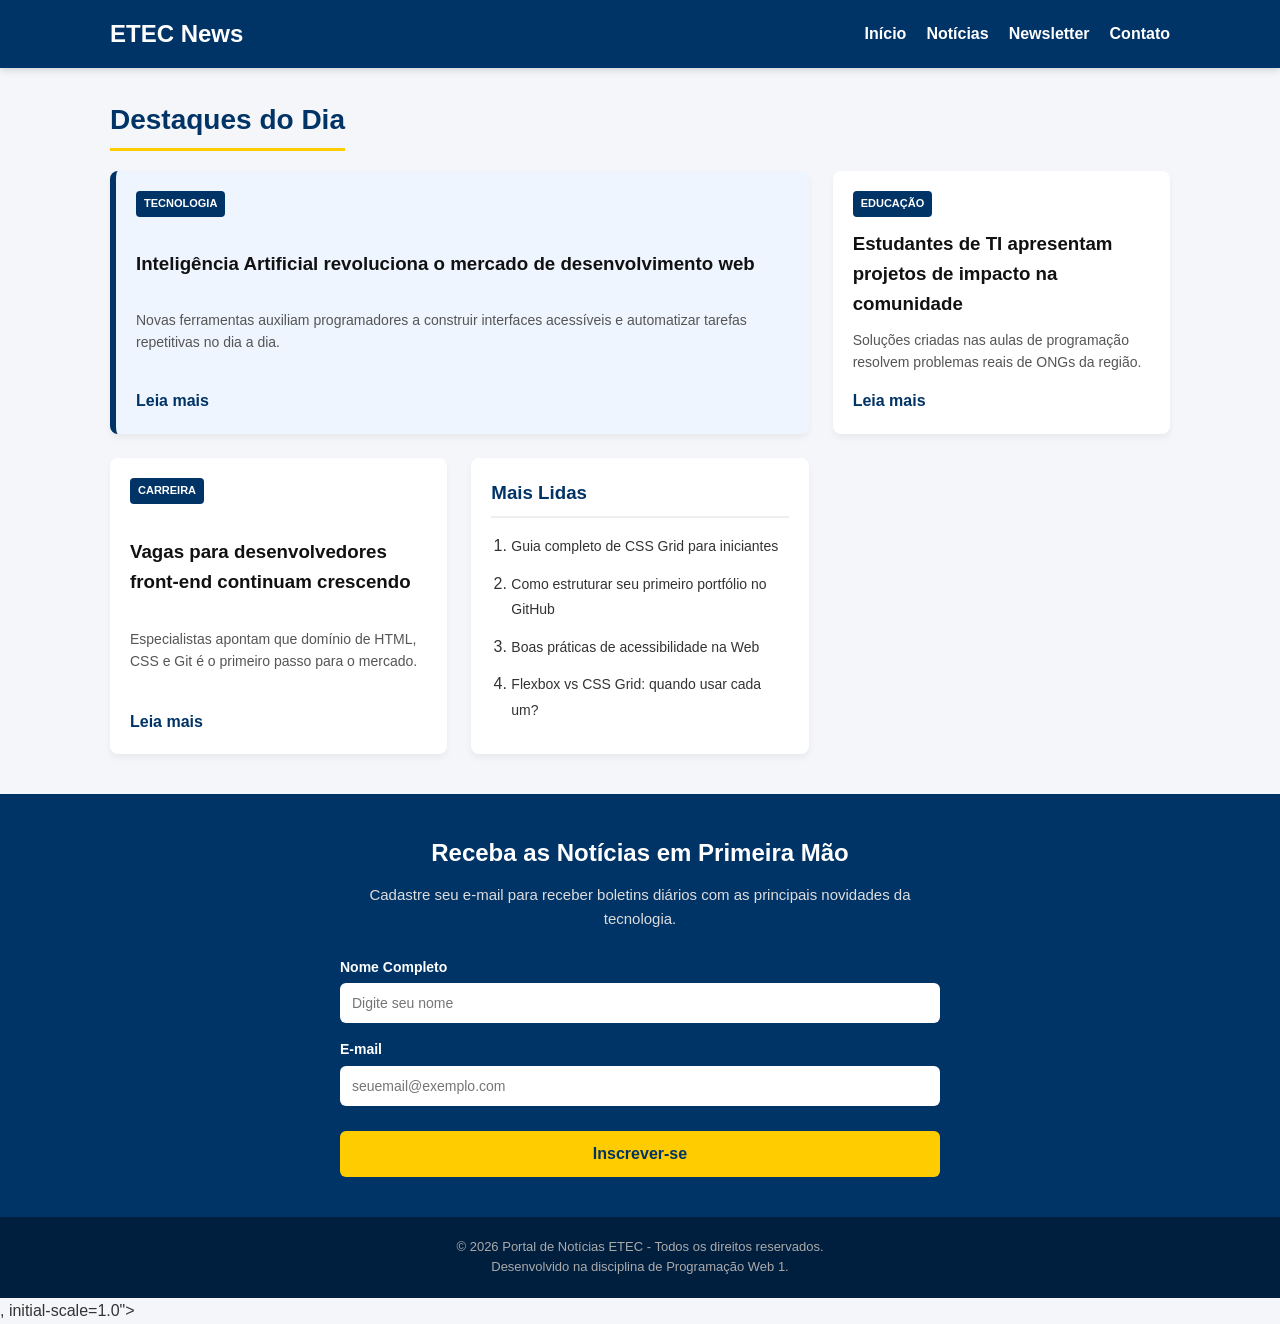
==== index.html @ d9e0a790 "first commit" ====
<!DOCTYPE html>
<html lang="en">
<head>
    <meta charset="UTF-8">
    <meta name="viewport" content="width=<!DOCTYPE html>
<html lang="pt-BR">
<head>
  <meta charset="UTF-8">
  <meta name="viewport" content="width=device-width, initial-scale=1.0">
  <title>Portal de Notícias ETEC</title>
  <link rel="stylesheet" href="style.css">
</head>
<body>

  <!-- Cabeçalho com Menu Flexbox e Hamburguer Responsivo -->
  <header class="topo-site">
    <nav class="menu-principal">
      <h1 class="logo">ETEC News</h1>

      <!-- Controle do Menu Hambúrguer (CSS puro) -->
      <input type="checkbox" id="menu-toggle" class="menu-toggle">
      <label for="menu-toggle" class="menu-icon" aria-label="Abrir Menu">
        <span></span>
        <span></span>
        <span></span>
      </label>

      <ul class="links-menu">
        <li><a href="#inicio">Início</a></li>
        <li><a href="#noticias">Notícias</a></li>
        <li><a href="#newsletter">Newsletter</a></li>
        <li><a href="#contato">Contato</a></li>
      </ul>
    </nav>
  </header>

  <!-- Conteúdo Principal com CSS Grid -->
  <main class="container-principal" id="noticias">
    <h2 class="titulo-secao">Destaques do Dia</h2>

    <div class="grade-portal">
      <!-- Notícia em Destaque Principal -->
      <article class="card-noticia destaque-principal">
        <span class="tag-categoria">Tecnologia</span>
        <h3>Inteligência Artificial revoluciona o mercado de desenvolvimento web</h3>
        <p>Novas ferramentas auxiliam programadores a construir interfaces acessíveis e automatizar tarefas repetitivas no dia a dia.</p>
        <a href="#" class="btn-leia-mais">Leia mais</a>
      </article>

      <!-- Notícias Secundárias -->
      <article class="card-noticia">
        <span class="tag-categoria">Educação</span>
        <h3>Estudantes de TI apresentam projetos de impacto na comunidade</h3>
        <p>Soluções criadas nas aulas de programação resolvem problemas reais de ONGs da região.</p>
        <a href="#" class="btn-leia-mais">Leia mais</a>
      </article>

      <article class="card-noticia">
        <span class="tag-categoria">Carreira</span>
        <h3>Vagas para desenvolvedores front-end continuam crescendo</h3>
        <p>Especialistas apontam que domínio de HTML, CSS e Git é o primeiro passo para o mercado.</p>
        <a href="#" class="btn-leia-mais">Leia mais</a>
      </article>

      <!-- Barra Lateral -->
      <aside class="barra-lateral">
        <h3>Mais Lidas</h3>
        <ol class="lista-populares">
          <li><a href="#">Guia completo de CSS Grid para iniciantes</a></li>
          <li><a href="#">Como estruturar seu primeiro portfólio no GitHub</a></li>
          <li><a href="#">Boas práticas de acessibilidade na Web</a></li>
          <li><a href="#">Flexbox vs CSS Grid: quando usar cada um?</a></li>
        </ol>
      </aside>
    </div>
  </main>

  <!-- Seção de Formulário (Newsletter) -->
  <section class="secao-newsletter" id="newsletter">
    <div class="container-newsletter">
      <h2>Receba as Notícias em Primeira Mão</h2>
      <p>Cadastre seu e-mail para receber boletins diários com as principais novidades da tecnologia.</p>

      <form class="form-newsletter">
        <div class="campo-grupo">
          <label for="nome">Nome Completo</label>
          <input type="text" id="nome" name="nome" placeholder="Digite seu nome" required>
        </div>

        <div class="campo-grupo">
          <label for="email">E-mail</label>
          <input type="email" id="email" name="email" placeholder="seuemail@exemplo.com" required>
        </div>

        <button type="submit" class="btn-enviar">Inscrever-se</button>
      </form>
    </div>
  </section>

  <!-- Rodapé Semântico -->
  <footer class="rodape-site" id="contato">
    <p>&copy; 2026 Portal de Notícias ETEC - Todos os direitos reservados.</p>
    <p>Desenvolvido na disciplina de Programação Web 1.</p>
  </footer>

</body>
</html>, initial-scale=1.0">
    <title>Document</title>
</head>
<body>
    
</body>
</html>
---- style.css ----
/* Reset e Estilos Gerais */
* {
  box-sizing: border-box;
  margin: 0;
  padding: 0;
}

body {
  font-family: 'Segoe UI', Tahoma, Geneva, Verdana, sans-serif;
  background-color: #f4f6f9;
  color: #333333;
  line-height: 1.6;
}

/* Header e Menu Responsivo (Flexbox) */
.topo-site {
  background-color: #003366;
  position: sticky;
  top: 0;
  z-index: 100;
  box-shadow: 0 2px 8px rgba(0, 0, 0, 0.15);
}

.menu-principal {
  max-width: 1100px;
  margin: 0 auto;
  display: flex;
  justify-content: space-between;
  align-items: center;
  padding: 15px 20px;
}

.logo {
  color: #ffffff;
  font-size: 24px;
}

.links-menu {
  display: flex;
  list-style: none;
  gap: 20px;
}

.links-menu a {
  color: #ffffff;
  text-decoration: none;
  font-weight: 600;
  transition: color 0.3s;
}

.links-menu a:hover {
  color: #ffcc00;
}

/* Menu Hambúrguer (Oculto no Desktop) */
.menu-toggle {
  display: none;
}

.menu-icon {
  display: none;
  flex-direction: column;
  gap: 5px;
  cursor: pointer;
}

.menu-icon span {
  width: 28px;
  height: 3px;
  background-color: #ffffff;
  border-radius: 2px;
  transition: 0.3s;
}

/* Layout Principal (CSS Grid) */
.container-principal {
  max-width: 1100px;
  margin: 30px auto;
  padding: 0 20px;
}

.titulo-secao {
  font-size: 28px;
  margin-bottom: 20px;
  color: #003366;
  border-bottom: 3px solid #ffcc00;
  display: inline-block;
  padding-bottom: 5px;
}

.grade-portal {
  display: grid;
  grid-template-columns: repeat(3, 1fr);
  gap: 24px;
}

/* Cards de Notícia */
.card-noticia {
  background-color: #ffffff;
  border-radius: 8px;
  padding: 20px;
  box-shadow: 0 4px 6px rgba(0, 0, 0, 0.05);
  display: flex;
  flex-direction: column;
  justify-content: space-between;
}

.destaque-principal {
  grid-column: span 2;
  background-color: #eef5ff;
  border-left: 6px solid #003366;
}

.tag-categoria {
  align-self: flex-start;
  background-color: #003366;
  color: #ffffff;
  font-size: 11px;
  text-transform: uppercase;
  font-weight: bold;
  padding: 4px 8px;
  border-radius: 4px;
  margin-bottom: 12px;
}

.card-noticia h3 {
  margin-bottom: 10px;
  color: #111111;
}

.card-noticia p {
  color: #555555;
  margin-bottom: 15px;
  font-size: 14px;
}

.btn-leia-mais {
  display: inline-block;
  color: #003366;
  font-weight: bold;
  text-decoration: none;
}

.btn-leia-mais:hover {
  text-decoration: underline;
}

/* Barra Lateral */
.barra-lateral {
  background-color: #ffffff;
  border-radius: 8px;
  padding: 20px;
  box-shadow: 0 4px 6px rgba(0, 0, 0, 0.05);
}

.barra-lateral h3 {
  color: #003366;
  margin-bottom: 15px;
  border-bottom: 2px solid #eeeeee;
  padding-bottom: 8px;
}

.lista-populares {
  padding-left: 20px;
}

.lista-populares li {
  margin-bottom: 12px;
}

.lista-populares a {
  color: #333333;
  text-decoration: none;
  font-size: 14px;
}

.lista-populares a:hover {
  color: #003366;
  font-weight: bold;
}

/* Seção de Formulário Newsletter */
.secao-newsletter {
  background-color: #003366;
  color: #ffffff;
  padding: 40px 20px;
  margin-top: 40px;
}

.container-newsletter {
  max-width: 600px;
  margin: 0 auto;
  text-align: center;
}

.container-newsletter h2 {
  margin-bottom: 10px;
}

.container-newsletter p {
  margin-bottom: 25px;
  color: #dddddd;
  font-size: 15px;
}

.form-newsletter {
  display: flex;
  flex-direction: column;
  gap: 15px;
  text-align: left;
}

.campo-grupo {
  display: flex;
  flex-direction: column;
  gap: 5px;
}

.campo-grupo label {
  font-size: 14px;
  font-weight: 600;
}

.campo-grupo input {
  padding: 12px;
  border: none;
  border-radius: 6px;
  font-size: 14px;
}

.btn-enviar {
  background-color: #ffcc00;
  color: #003366;
  border: none;
  padding: 14px;
  font-weight: bold;
  font-size: 16px;
  border-radius: 6px;
  cursor: pointer;
  transition: background-color 0.3s;
  margin-top: 10px;
}

.btn-enviar:hover {
  background-color: #e6b800;
}

/* Rodapé */
.rodape-site {
  background-color: #001f3f;
  color: #aaaaaa;
  text-align: center;
  padding: 20px;
  font-size: 13px;
}

/* Responsividade (Telas Pequenas / Mobile) */
@media (max-width: 768px) {
  .menu-icon {
    display: flex;
  }

  .links-menu {
    display: none;
    position: absolute;
    top: 60px;
    left: 0;
    width: 100%;
    background-color: #002244;
    flex-direction: column;
    padding: 20px;
    box-shadow: 0 4px 8px rgba(0, 0, 0, 0.2);
  }

  /* Exibe os links quando a checkbox do menu estiver marcada */
  .menu-toggle:checked ~ .links-menu {
    display: flex;
  }

  .grade-portal {
    grid-template-columns: 1fr;
  }

  .destaque-principal {
    grid-column: span 1;
  }
}
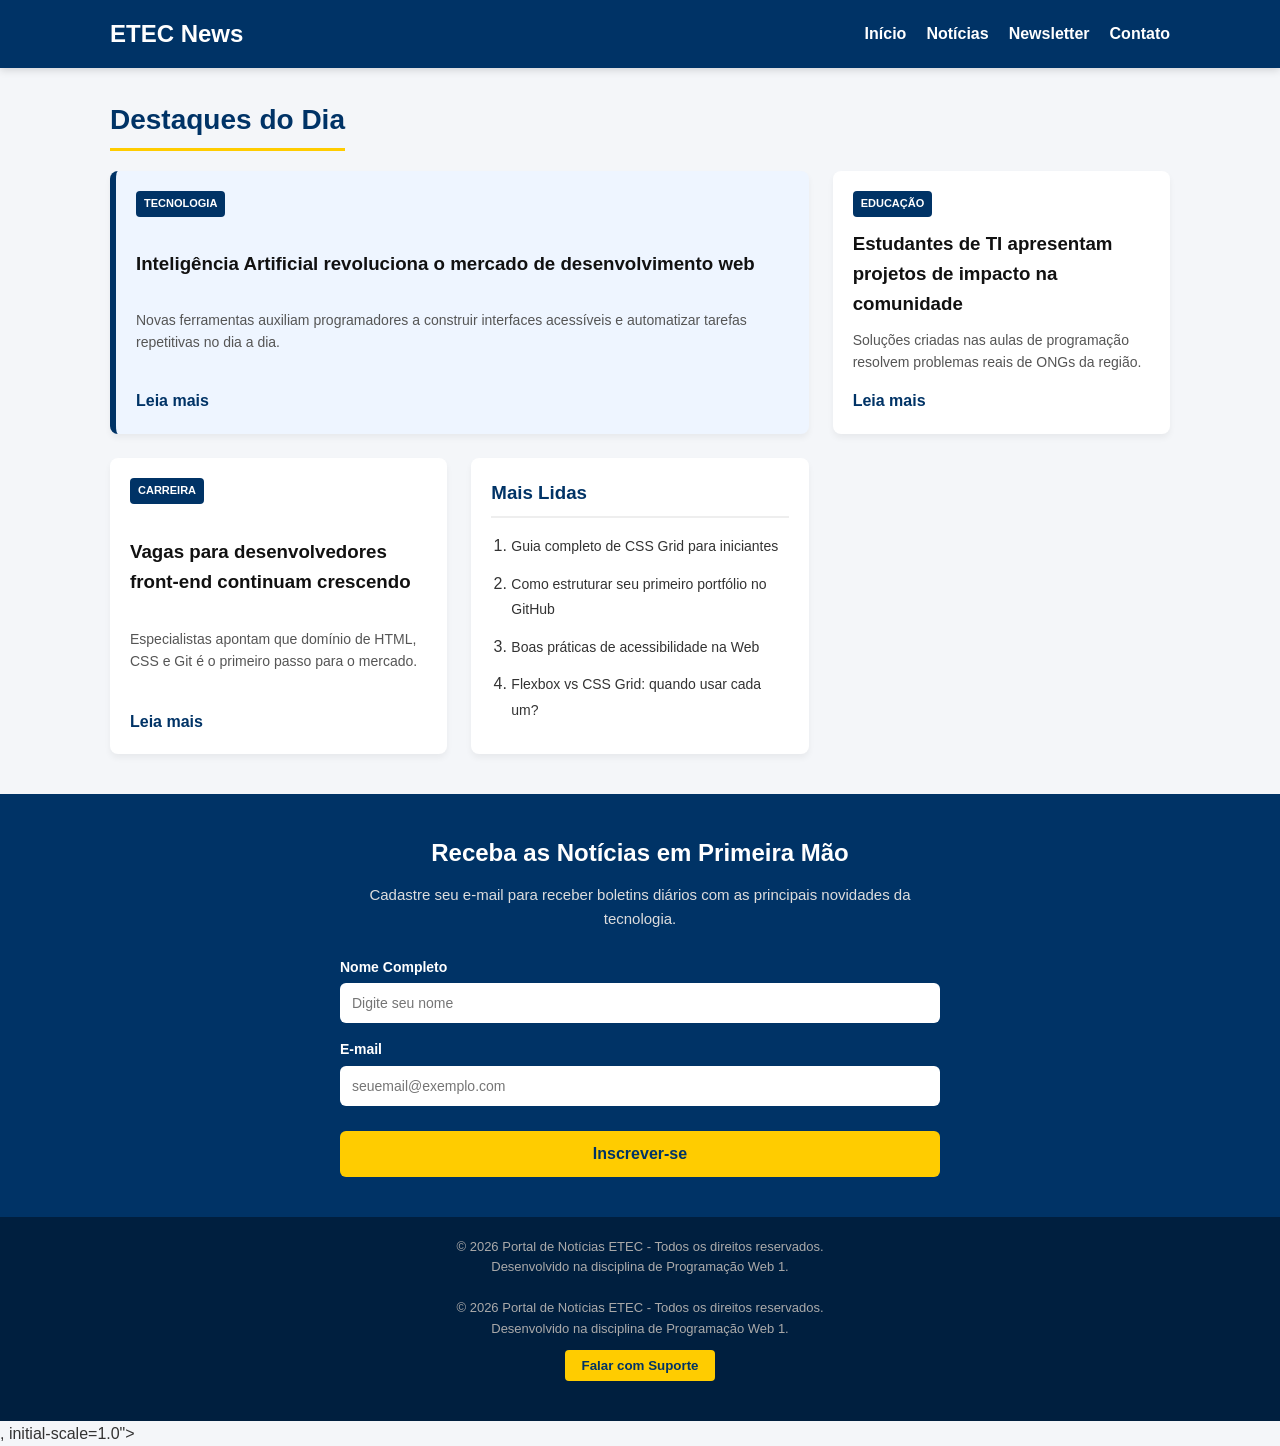
==== commit ce3fd9b4: "integrando javascript" ====
--- a/index.html
+++ b/index.html
@@ -93,6 +93,7 @@
         </div>
 
         <button type="submit" class="btn-enviar">Inscrever-se</button>
+        <form class="form-newsletter" onsubmit="alert('Obrigado pela inscrição! Fique atento ao seu e-mail.'); console.log('Novo cadastro de newsletter recebido.'); return false;"></form>
       </form>
     </div>
   </section>
@@ -101,7 +102,18 @@
   <footer class="rodape-site" id="contato">
     <p>&copy; 2026 Portal de Notícias ETEC - Todos os direitos reservados.</p>
     <p>Desenvolvido na disciplina de Programação Web 1.</p>
+    <footer class="rodape-site" id="contato">
+  <p>&copy; 2026 Portal de Notícias ETEC - Todos os direitos reservados.</p>
+  <p>Desenvolvido na disciplina de Programação Web 1.</p>
+
+  <!-- Botão de suporte com evento inline -->
+  <button onclick="alert('Suporte técnico: suporte@etecnews.com.br')" class="btn-suporte">Falar com Suporte</button>
+</footer>
   </footer>
+    <!-- Conexão com o arquivo de lógica JavaScript -->
+  <script src="script.js"></script>
+</body>
+</html>
 
 </body>
 </html>, initial-scale=1.0">
--- a/style.css
+++ b/style.css
@@ -104,7 +104,20 @@
   flex-direction: column;
   justify-content: space-between;
 }
-
+.btn-suporte {
+  background-color: #ffcc00;
+  color: #003366;
+  border: none;
+  padding: 8px 16px;
+  border-radius: 4px;
+  font-weight: bold;
+  cursor: pointer;
+  margin-top: 10px;
+}
+
+.btn-suporte:hover {
+  background-color: #e6b800;
+}
 .destaque-principal {
   grid-column: span 2;
   background-color: #eef5ff;
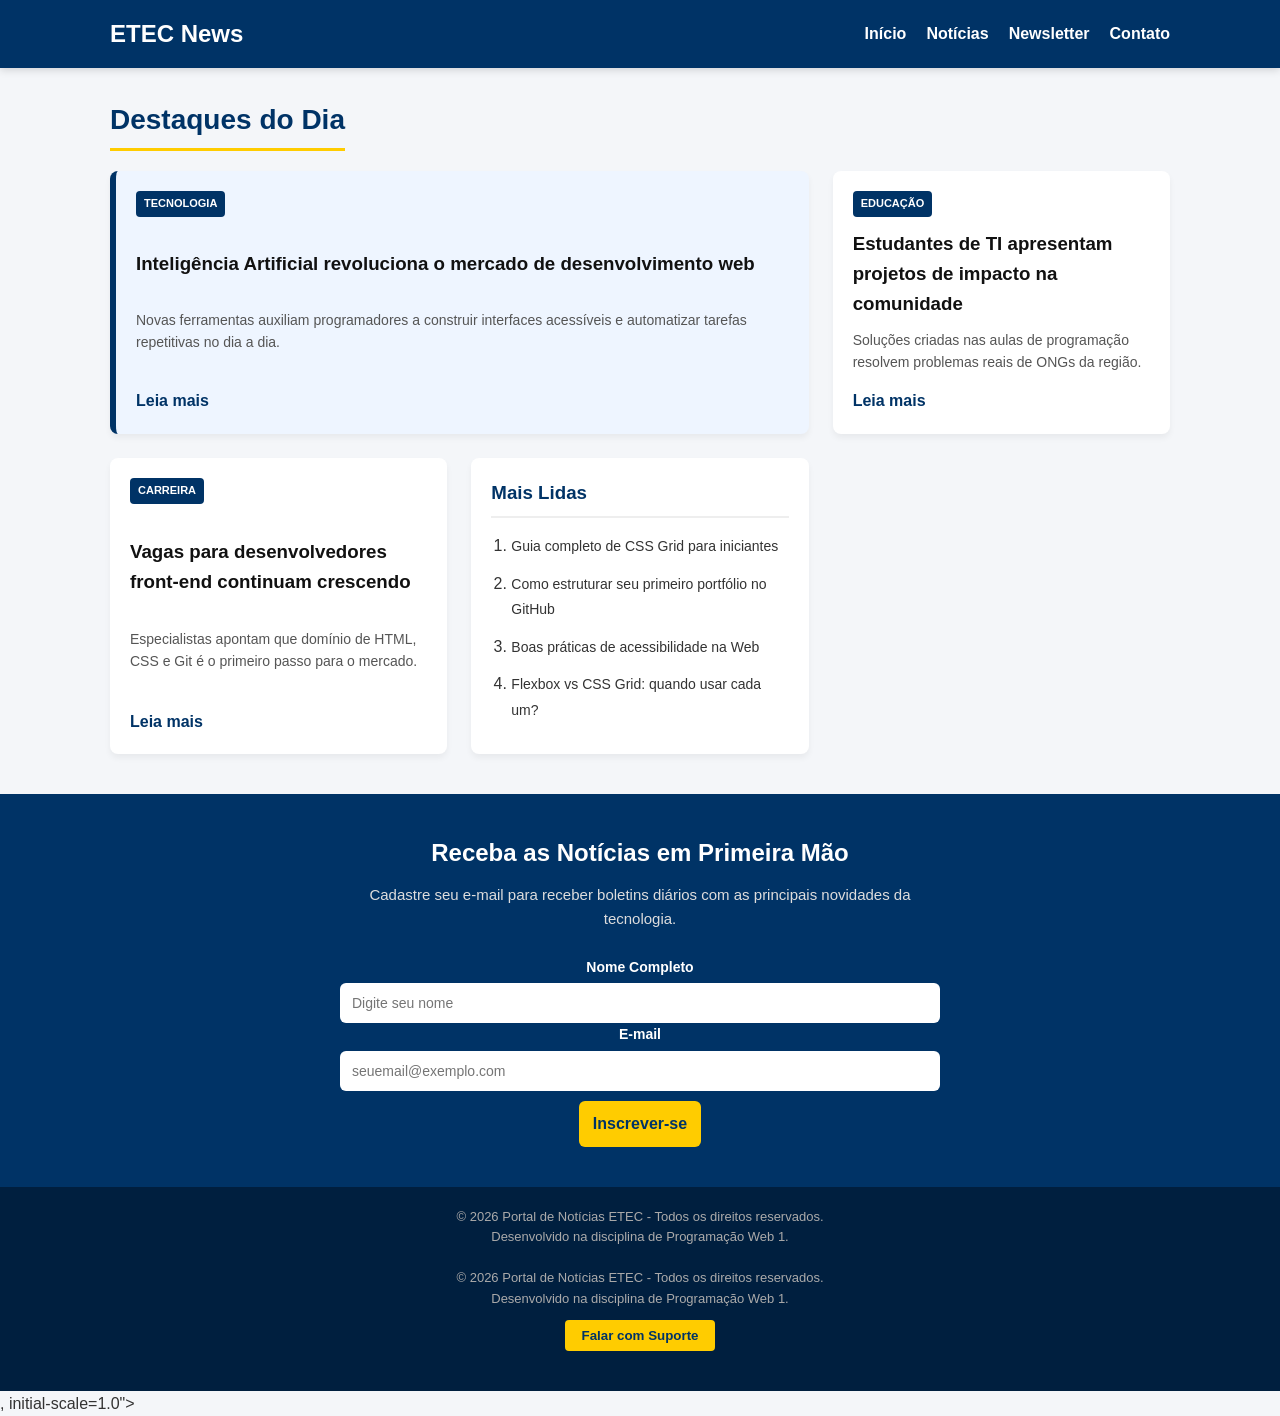
==== commit fd3cf935: "integrando javascript ao portal de noticias" ====
--- a/index.html
+++ b/index.html
@@ -81,7 +81,7 @@
       <h2>Receba as Notícias em Primeira Mão</h2>
       <p>Cadastre seu e-mail para receber boletins diários com as principais novidades da tecnologia.</p>
 
-      <form class="form-newsletter">
+      <form class="form-newsletter" onsubmit="alert('Obrigado pela inscrição! Fique atento ao seu e-mail.'); console.log('Novo cadastro de newsletter recebido.'); return false;"></form>
         <div class="campo-grupo">
           <label for="nome">Nome Completo</label>
           <input type="text" id="nome" name="nome" placeholder="Digite seu nome" required>
@@ -93,8 +93,7 @@
         </div>
 
         <button type="submit" class="btn-enviar">Inscrever-se</button>
-        <form class="form-newsletter" onsubmit="alert('Obrigado pela inscrição! Fique atento ao seu e-mail.'); console.log('Novo cadastro de newsletter recebido.'); return false;"></form>
-      </form>
+       
     </div>
   </section>
 
